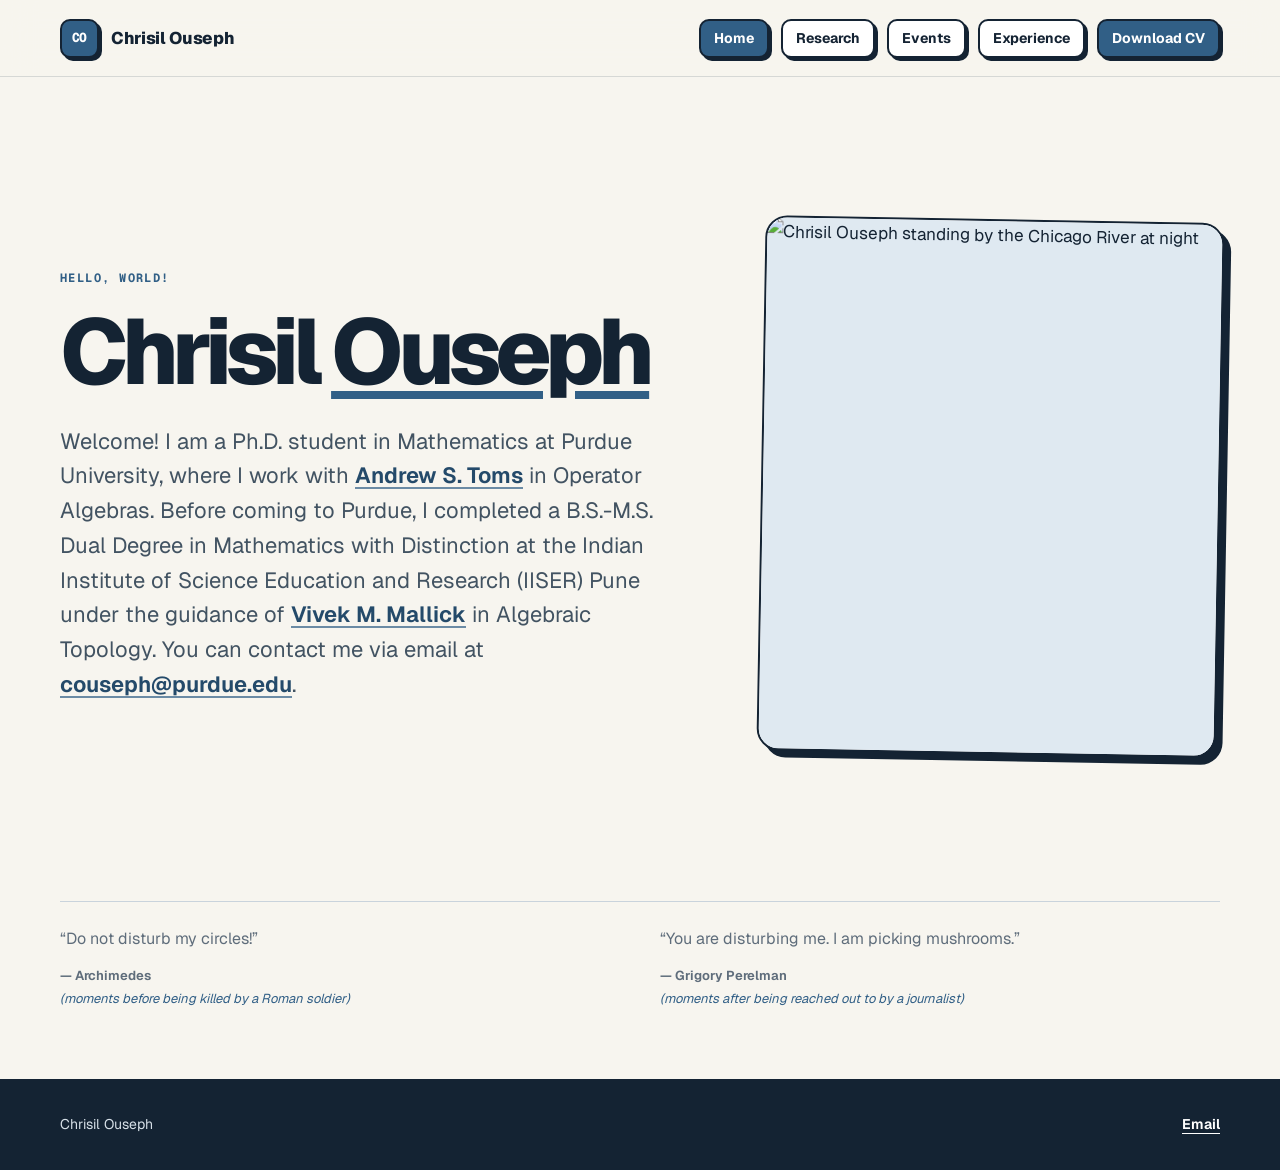
==== index.html @ 4b642955 "Added initial files" ====
<!DOCTYPE html>

<html lang="en">
<head>
<meta charset="utf-8"/>
<meta content="width=device-width, initial-scale=1" name="viewport"/>
<meta content="Personal academic website of Chrisil Ouseph, Ph.D. student in Mathematics at Purdue University." name="description"/>
<meta content="#315f86" name="theme-color"/>
<title>Home | Chrisil Ouseph</title>
<link href="assets/favicon.svg" rel="icon" type="image/svg+xml"/>
<link href="https://fonts.googleapis.com" rel="preconnect"/>
<link crossorigin="" href="https://fonts.gstatic.com" rel="preconnect"/>
<link href="https://fonts.googleapis.com/css2?family=Cormorant+Garamond:ital,wght@1,500;1,600&amp;family=Geist:wght@400;500;600;700;800&amp;family=Geist+Mono:wght@500;600;700&amp;display=swap" rel="stylesheet"/>
<link href="styles.css" rel="stylesheet"/>
<script defer="" src="script.js"></script>
</head>
<body>
<a class="skip-link" href="#main">Skip to content</a>
<header class="site-header">
<div class="shell nav-wrap">
<a aria-label="Chrisil Ouseph, home" class="brand" href="index.html"><span aria-hidden="true" class="brand-mark">CO</span><span>Chrisil Ouseph</span></a>
<button aria-controls="site-nav" aria-expanded="false" class="menu-toggle" type="button"><span class="sr-only">Toggle navigation</span><span></span><span></span><span></span></button>
<nav aria-label="Primary navigation" class="site-nav" id="site-nav"><a aria-current="page" href="index.html">Home</a><a href="research.html">Research</a><a href="talks.html">Events</a><a href="experience.html">Experience</a><a class="nav-cta" download="Chrisil_Ouseph_CV.pdf" href="Chrisil_Ouseph_CV.pdf">Download CV</a></nav>
</div>
</header>
<main id="main">
<section class="shell home-hero">
<div class="home-copy">
<p class="eyebrow">Hello, World!</p>
<h1>Chrisil <span class="blue-underline">Ouseph</span></h1>
<p class="home-lead">Welcome! I am a Ph.D. student in Mathematics at Purdue University, where I work with <a class="inline-link" href="https://sites.google.com/view/andrew-s-toms" rel="noreferrer" target="_blank">Andrew S. Toms</a> in Operator Algebras. Before coming to Purdue, I completed a B.S.-M.S. Dual Degree in Mathematics with Distinction at the Indian Institute of Science Education and Research (IISER) Pune under the guidance of <a class="inline-link" href="https://sites.iiserpune.ac.in/~vmallick/" rel="noreferrer" target="_blank">Vivek M. Mallick</a> in Algebraic Topology. You can contact me via email at <a class="inline-link" href="mailto:couseph@purdue.edu">couseph@purdue.edu</a>.</p>
</div>
<aside aria-label="Profile photograph" class="profile-photo-card">
<div class="profile-photo-frame">
<img alt="Chrisil Ouseph standing by the Chicago River at night" class="profile-photo" src="assets/chrisil-full-portrait.jpg"/>
</div>
</aside>
</section>
<section aria-label="Favorite quotes" class="shell quote-section">
<div class="quote-grid">
<figure class="quote-card">
<blockquote>“Do not disturb my circles!”</blockquote>
<figcaption class="quote-attribution">
<cite>— Archimedes</cite>
<span class="quote-context">(moments before being killed by a Roman soldier)</span>
</figcaption>
</figure>
<figure class="quote-card">
<blockquote>“You are disturbing me. I am picking mushrooms.”</blockquote>
<figcaption class="quote-attribution">
<cite>— Grigory Perelman</cite>
<span class="quote-context">(moments after being reached out to by a journalist)</span>
</figcaption>
</figure>
</div>
</section>
</main>
<footer class="site-footer"><div class="shell footer-grid"><p class="footer-name">Chrisil Ouseph</p><div class="footer-links"><a href="mailto:couseph@purdue.edu">Email</a></div></div></footer>
</body>
</html>
---- styles.css ----
:root {
  --ink: #142333;
  --accent: #315f86;
  --accent-deep: #244a6a;
  --accent-hover: #3c6f99;
  --accent-soft: #dfe9f1;
  --accent-pale: #eef3f7;
  --paper: #f7f5ef;
  --card: #ffffff;
  --muted: #5f6d7b;
  --line: #c9d3dc;
  --shadow-sm: 4px 4px 0 var(--ink);
  --shadow-md: 7px 7px 0 var(--ink);
  --radius-sm: 13px;
  --radius-md: 22px;
  --shell: min(1160px, calc(100% - 40px));
}

* { box-sizing: border-box; }
html { scroll-behavior: smooth; }
body {
  min-height: 100vh;
  margin: 0;
  display: flex;
  flex-direction: column;
  color: var(--ink);
  background: var(--paper);
  font-family: "Geist", Inter, ui-sans-serif, system-ui, -apple-system, BlinkMacSystemFont, "Segoe UI", sans-serif;
  font-size: 17px;
  line-height: 1.65;
  -webkit-font-smoothing: antialiased;
}
main { flex: 1; }
a { color: inherit; }
img { display: block; max-width: 100%; }
button { font: inherit; }
sup { font-size: .66em; line-height: 0; vertical-align: .48em; }
.shell { width: var(--shell); margin-inline: auto; }
.sr-only { position:absolute; width:1px; height:1px; padding:0; margin:-1px; overflow:hidden; clip:rect(0,0,0,0); white-space:nowrap; border:0; }
.skip-link { position: fixed; left: 16px; top: -60px; z-index: 1000; padding: 10px 15px; background: var(--accent); color: white; border: 2px solid var(--ink); border-radius: 10px; }
.skip-link:focus { top: 16px; }
a:focus-visible, button:focus-visible { outline: 3px solid var(--accent-hover); outline-offset: 4px; }

/* Header */
.site-header {
  position: sticky;
  top: 0;
  z-index: 100;
  background: color-mix(in srgb, var(--paper) 94%, transparent);
  border-bottom: 1px solid rgba(20,35,51,.14);
  backdrop-filter: blur(16px);
}
.nav-wrap { min-height: 76px; display: flex; align-items: center; justify-content: space-between; gap: 22px; }
.brand { display: inline-flex; align-items: center; gap: 12px; font-weight: 800; text-decoration: none; letter-spacing: -.02em; white-space: nowrap; }
.brand-mark {
  width: 39px; height: 39px; display: grid; place-items: center;
  background: var(--accent); color: white; border: 2px solid var(--ink);
  border-radius: 10px; box-shadow: 3px 3px 0 var(--ink);
  font-family: "Geist Mono", ui-monospace, monospace; font-size: 13px;
  transition: transform .16s ease, box-shadow .16s ease;
}
.brand:hover .brand-mark { transform: translate(2px,2px); box-shadow: 1px 1px 0 var(--ink); }
.site-nav { display: flex; align-items: center; gap: 12px; }
.site-nav a {
  display: inline-flex; align-items: center; justify-content: center;
  min-height: 39px; padding: 8px 13px;
  border: 2px solid var(--ink); border-radius: 10px;
  background: var(--card); color: var(--ink); box-shadow: 3px 3px 0 var(--ink);
  font-size: 14px; font-weight: 700; line-height: 1; text-decoration: none; white-space: nowrap;
  transition: transform .16s ease, box-shadow .16s ease, background .16s ease, color .16s ease;
}
.site-nav a:hover { transform: translate(2px,2px); box-shadow: 1px 1px 0 var(--ink); background: var(--accent-pale); }
.site-nav a[aria-current="page"] { background: var(--accent); color: white; }
.site-nav .nav-cta { background: var(--accent); color: white; }
.site-nav .nav-cta:hover { background: var(--accent-hover); color: white; }
.menu-toggle { display:none; width:44px; height:40px; padding:8px; border:2px solid var(--ink); border-radius:10px; background:white; box-shadow:3px 3px 0 var(--ink); }
.menu-toggle span:not(.sr-only) { display:block; height:2px; margin:4px 0; background:var(--ink); }

/* Shared type and section system */
.eyebrow, .mono-label {
  margin: 0;
  color: var(--accent);
  font-family: "Geist Mono", ui-monospace, monospace;
  font-size: 12px; line-height: 1.4; font-weight: 700;
  letter-spacing: .12em; text-transform: uppercase;
}
.section, .section-alt { padding: 64px 0 82px; }
.section-alt { background: transparent; border: 0; }
.section.first-section { padding-top: 72px; }
.section-heading { width: 100%; margin-bottom: 28px; }
.section-heading h2 {
  margin: 8px 0 0;
  font-size: clamp(36px, 5vw, 58px);
  line-height: 1.02; letter-spacing: -.05em;
}
.page-hero { padding: 72px 0 44px; }
.page-hero.compact { padding-bottom: 34px; }
.page-title, .research-page-title {
  max-width: none; margin: 10px 0 0;
  font-size: clamp(36px, 5vw, 58px);
  line-height: 1.02; letter-spacing: -.05em; font-weight: 800;
}
.page-intro, .research-statement {
  width: 100%; max-width: none;
  margin: 24px 0 0;
  color: #425362;
  font-size: clamp(18px, 2vw, 22px);
  line-height: 1.58;
}

/* Home */
.home-hero {
  min-height: calc(100vh - 76px);
  display: grid;
  grid-template-columns: minmax(0, 1.04fr) minmax(320px, .78fr);
  gap: clamp(48px, 7vw, 92px);
  align-items: center;
  padding: 70px 0 76px;
}
.home-copy .eyebrow { margin-bottom: 20px; }
.home-copy h1 { margin:0; max-width:780px; font-size:clamp(54px,7.2vw,94px); line-height:.96; letter-spacing:-.065em; font-weight:800; }
.home-copy h1 .blue-underline { text-decoration:underline; text-decoration-color:var(--accent); text-decoration-thickness:.09em; text-underline-offset:.08em; }
.home-lead { max-width:760px; margin:28px 0 0; font-size:clamp(18px,2vw,22px); line-height:1.58; color:#425362; }
.inline-link { color: var(--accent-deep); font-weight: 650; text-decoration-color: color-mix(in srgb, var(--accent) 70%, transparent); text-decoration-thickness: 1.5px; text-underline-offset: 4px; }
.inline-link:hover { color: var(--accent); }
.profile-photo-card { background:white; border:2px solid var(--ink); border-radius:var(--radius-md); box-shadow:var(--shadow-md); overflow:hidden; transform:rotate(1deg); }
.profile-photo-frame { aspect-ratio: 6 / 7; overflow: hidden; background: var(--accent-soft); }
.profile-photo { width:100%; height:100%; object-fit:cover; object-position:center bottom; }
.quote-section { padding: 0 0 70px; }
.quote-grid { display:grid; grid-template-columns:1fr 1fr; gap:40px; padding-top:24px; border-top:1px solid var(--line); }
.quote-card { margin:0; color:var(--muted); }
.quote-card blockquote { margin:0; font:400 16px/1.6 "Geist", Inter, ui-sans-serif, system-ui, sans-serif; }
.quote-attribution { margin-top:14px; display:flex; flex-direction:column; gap:5px; }
.quote-card cite { font-style:normal; font-size:13px; line-height:1.5; color:var(--muted); font-weight:650; }
.quote-context { color: var(--accent); font-size:13px; line-height:1.45; font-style:italic; }

/* Research */
.paper-list { display:grid; gap:24px; }
.paper-card { width:100%; padding:32px; border:2px solid var(--ink); border-radius:var(--radius-md); background:white; box-shadow:var(--shadow-sm); }
.paper-meta { display:flex; align-items:center; justify-content:space-between; gap:20px; margin-bottom:18px; }
.paper-state, .date-chip { display:inline-flex; align-items:center; padding:7px 10px; border-radius:999px; background:var(--accent-soft); color:var(--ink); font-size:12px; font-weight:750; letter-spacing:.04em; text-transform:uppercase; }
.paper-index { font-family:"Geist Mono",ui-monospace,monospace; color:var(--muted); font-size:12px; }
.paper-card h3 { margin:0; max-width:none; font-size:clamp(25px,3vw,36px); line-height:1.12; letter-spacing:-.035em; }
.paper-card p { margin:14px 0 0; color:var(--muted); }
.paper-link { display:inline-flex; gap:8px; align-items:center; margin-top:20px; font-weight:720; text-underline-offset:4px; }
.paper-link.muted { text-decoration:none; color:var(--muted); font-weight:600; }
.research-activities { padding-top: 22px; }

/* Events */
.talks-section { padding-top: 72px; }
.talk-list { display:grid; gap:18px; }
.talk-card { border:2px solid var(--ink); border-radius:var(--radius-md); background:white; box-shadow:var(--shadow-sm); overflow:hidden; }
.talk-main { display:grid; grid-template-columns:150px minmax(0,1fr); gap:24px; padding:26px 28px; }
.talk-date, .timeline-date { font-family:"Geist Mono",ui-monospace,monospace; font-size:12px; font-weight:750; color:var(--accent); letter-spacing:.06em; text-transform:uppercase; }
.talk-date { padding-top:4px; }
.talk-card h3 { margin:0; font-size:22px; line-height:1.24; letter-spacing:-.025em; }
.talk-venue { margin:8px 0 0; color:var(--muted); line-height:1.5; }
.event-link, .service-link { color:inherit; text-decoration-color:var(--accent); text-decoration-thickness:2px; text-underline-offset:4px; }
.event-link:hover, .service-link:hover { color:var(--accent); }
.talk-venue .event-link { font-weight:700; }
.timeline { display:grid; border-top:2px solid var(--ink); }
.timeline-item { display:grid; grid-template-columns:160px minmax(0,1fr); gap:25px; padding:27px 0; border-bottom:1px solid var(--line); }
.timeline-item h3 { margin:0; font-size:21px; line-height:1.25; letter-spacing:-.02em; }
.timeline-item p { margin:8px 0 0; color:var(--muted); line-height:1.5; }

/* Experience and shared entry cards */
.experience-stack { display:grid; gap:64px; }
.experience-section { width:100%; }
.experience-section .section-heading { margin-bottom:24px; }
.experience-card { width:100%; padding:30px; border:2px solid var(--ink); border-radius:var(--radius-md); background:white; box-shadow:var(--shadow-sm); }
.entry-list { width:100%; display:grid; }
.entry { padding:20px 0; border-top:1px solid var(--line); }
.entry:first-child { border-top:0; padding-top:0; }
.entry:last-child { padding-bottom:0; }
.entry-top { width:100%; display:flex; align-items:flex-start; justify-content:space-between; gap:24px; }
.entry strong { line-height:1.35; }
.entry .date { flex:0 0 auto; white-space:nowrap; font-size:13px; color:var(--accent); font-weight:750; }
.entry p { margin:5px 0 0; color:var(--muted); font-size:15px; line-height:1.5; }
.education-details { display:grid; gap:2px; }
.education-details span { display:block; }
.service-grid { display:grid; grid-template-columns:repeat(3,minmax(0,1fr)); gap:22px; }
.service-card { padding:25px; min-height:220px; border:2px solid var(--ink); border-radius:var(--radius-md); background:white; box-shadow:var(--shadow-sm); }
.service-card .date-chip { margin-bottom:24px; }
.service-card h3 { margin:0; font-size:22px; line-height:1.18; letter-spacing:-.025em; }
.service-card p { margin:12px 0 0; color:var(--muted); font-size:15px; }

/* Footer */
.site-footer { margin-top:auto; padding:34px 0; background:var(--ink); color:white; }
.footer-grid { display:flex; justify-content:space-between; gap:25px; align-items:center; }
.footer-grid p { margin:0; color:#d7e0e8; font-size:14px; }
.footer-links { display:flex; gap:18px; flex-wrap:wrap; }
.footer-links a { color:white; font-size:14px; font-weight:650; text-underline-offset:4px; }

/* Responsive */
@media (max-width: 980px) {
  .site-nav { gap:8px; }
  .site-nav a { padding-inline:10px; font-size:13px; }
  .home-hero { grid-template-columns:1fr; min-height:auto; }
  .profile-photo-card { width:100%; max-width:560px; margin-inline:auto; transform:none; }
  .quote-grid { grid-template-columns:1fr; gap:24px; }
  .service-grid { grid-template-columns:1fr; }
}

@media (max-width: 760px) {
  :root { --shell: min(100% - 28px, 1160px); }
  body { font-size:16px; }
  .nav-wrap { min-height:68px; }
  .brand { gap:10px; font-size:16px; }
  .brand-mark { width:36px; height:36px; }
  .menu-toggle { display:block; }
  .site-nav {
    position:absolute; left:14px; right:14px; top:68px;
    display:none; flex-direction:column; align-items:stretch; gap:6px;
    padding:12px; background:white; border:2px solid var(--ink); border-radius:14px; box-shadow:var(--shadow-sm);
  }
  .site-nav.open { display:flex; }
  .site-nav a { width:100%; justify-content:flex-start; padding:11px 12px; font-size:15px; }
  .site-nav .nav-cta { margin-top:2px; }
  .home-hero { padding:54px 0 64px; gap:44px; }
  .home-copy h1 { font-size:clamp(48px,15vw,70px); }
  .home-lead { font-size:18px; }
  .quote-section { padding-bottom:56px; }
  .page-hero, .section.first-section, .talks-section { padding-top:56px; }
  .section, .section-alt { padding:54px 0 66px; }
  .page-title, .research-page-title, .section-heading h2 { font-size:clamp(34px,11vw,48px); }
  .page-intro, .research-statement { font-size:18px; }
  .paper-card, .experience-card { padding:26px 22px; }
  .paper-card h3 { font-size:26px; }
  .talk-main, .timeline-item { grid-template-columns:1fr; gap:8px; }
  .talk-main { padding:24px 22px; }
  .entry-top { flex-direction:column; gap:5px; }
  .entry .date { white-space:normal; }
  .service-card { min-height:0; }
  .footer-grid { flex-direction:column; align-items:flex-start; }
}

@media (prefers-reduced-motion: reduce) {
  html { scroll-behavior:auto; }
  *, *::before, *::after { transition:none !important; animation:none !important; }
}
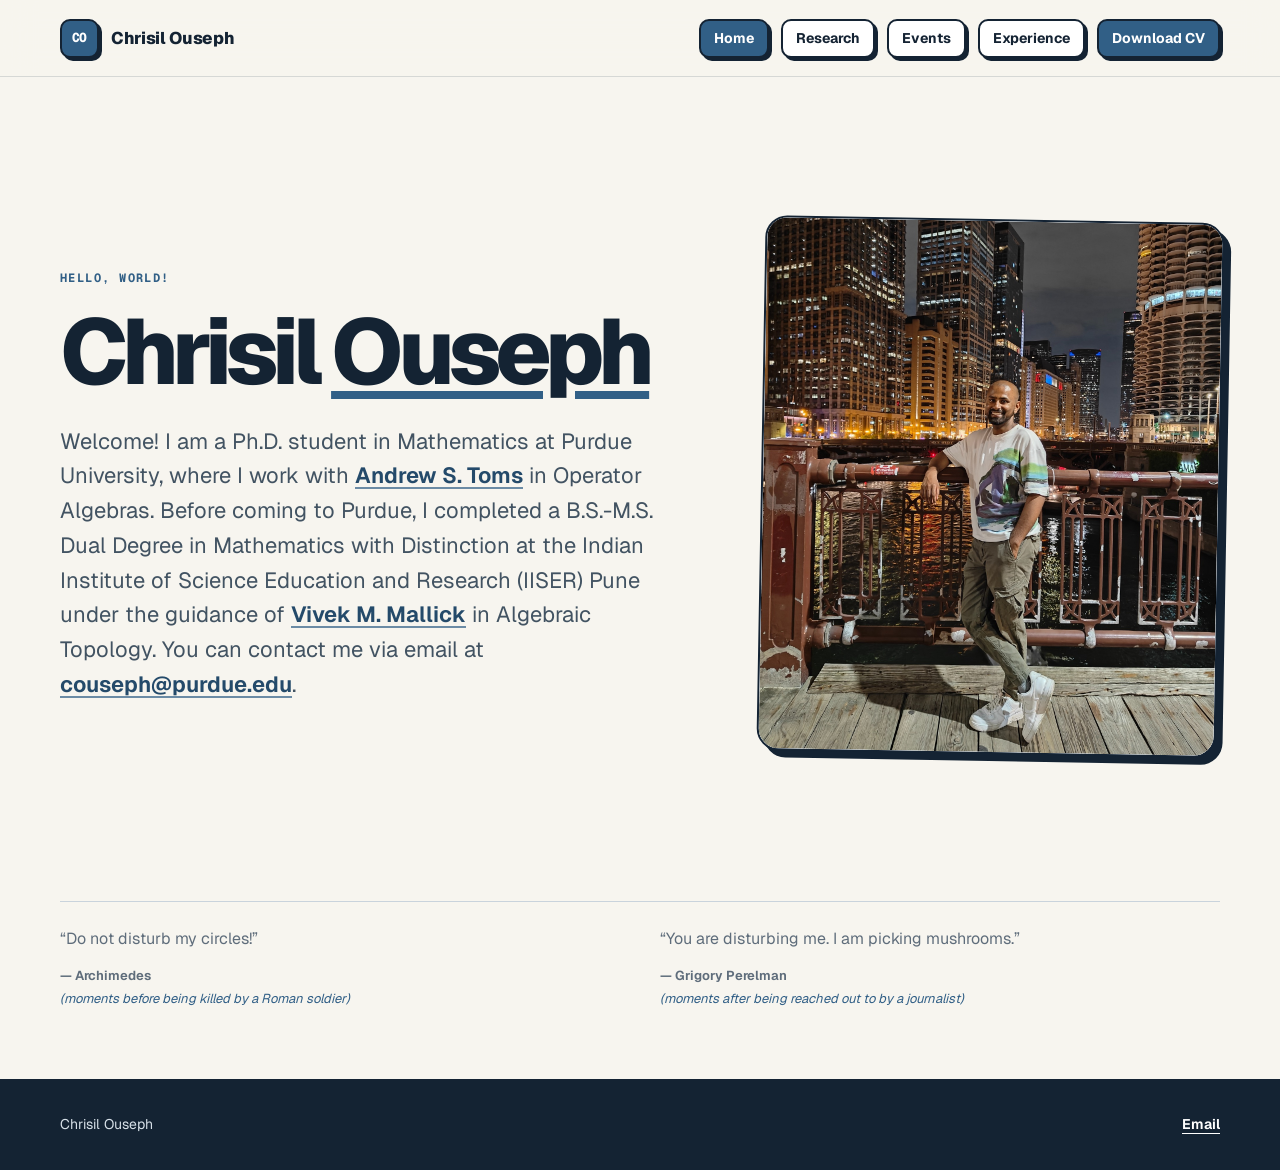
==== commit 094b2925: "Fixed photo problem" ====
--- a/index.html
+++ b/index.html
@@ -7,7 +7,7 @@
 <meta content="Personal academic website of Chrisil Ouseph, Ph.D. student in Mathematics at Purdue University." name="description"/>
 <meta content="#315f86" name="theme-color"/>
 <title>Home | Chrisil Ouseph</title>
-<link href="assets/favicon.svg" rel="icon" type="image/svg+xml"/>
+<link href="favicon.svg" rel="icon" type="image/svg+xml"/>
 <link href="https://fonts.googleapis.com" rel="preconnect"/>
 <link crossorigin="" href="https://fonts.gstatic.com" rel="preconnect"/>
 <link href="https://fonts.googleapis.com/css2?family=Cormorant+Garamond:ital,wght@1,500;1,600&amp;family=Geist:wght@400;500;600;700;800&amp;family=Geist+Mono:wght@500;600;700&amp;display=swap" rel="stylesheet"/>
@@ -32,7 +32,7 @@
 </div>
 <aside aria-label="Profile photograph" class="profile-photo-card">
 <div class="profile-photo-frame">
-<img alt="Chrisil Ouseph standing by the Chicago River at night" class="profile-photo" src="assets/chrisil-full-portrait.jpg"/>
+<img alt="Chrisil Ouseph standing by the Chicago River at night" class="profile-photo" src="chrisil-full-portrait.jpg"/>
 </div>
 </aside>
 </section>
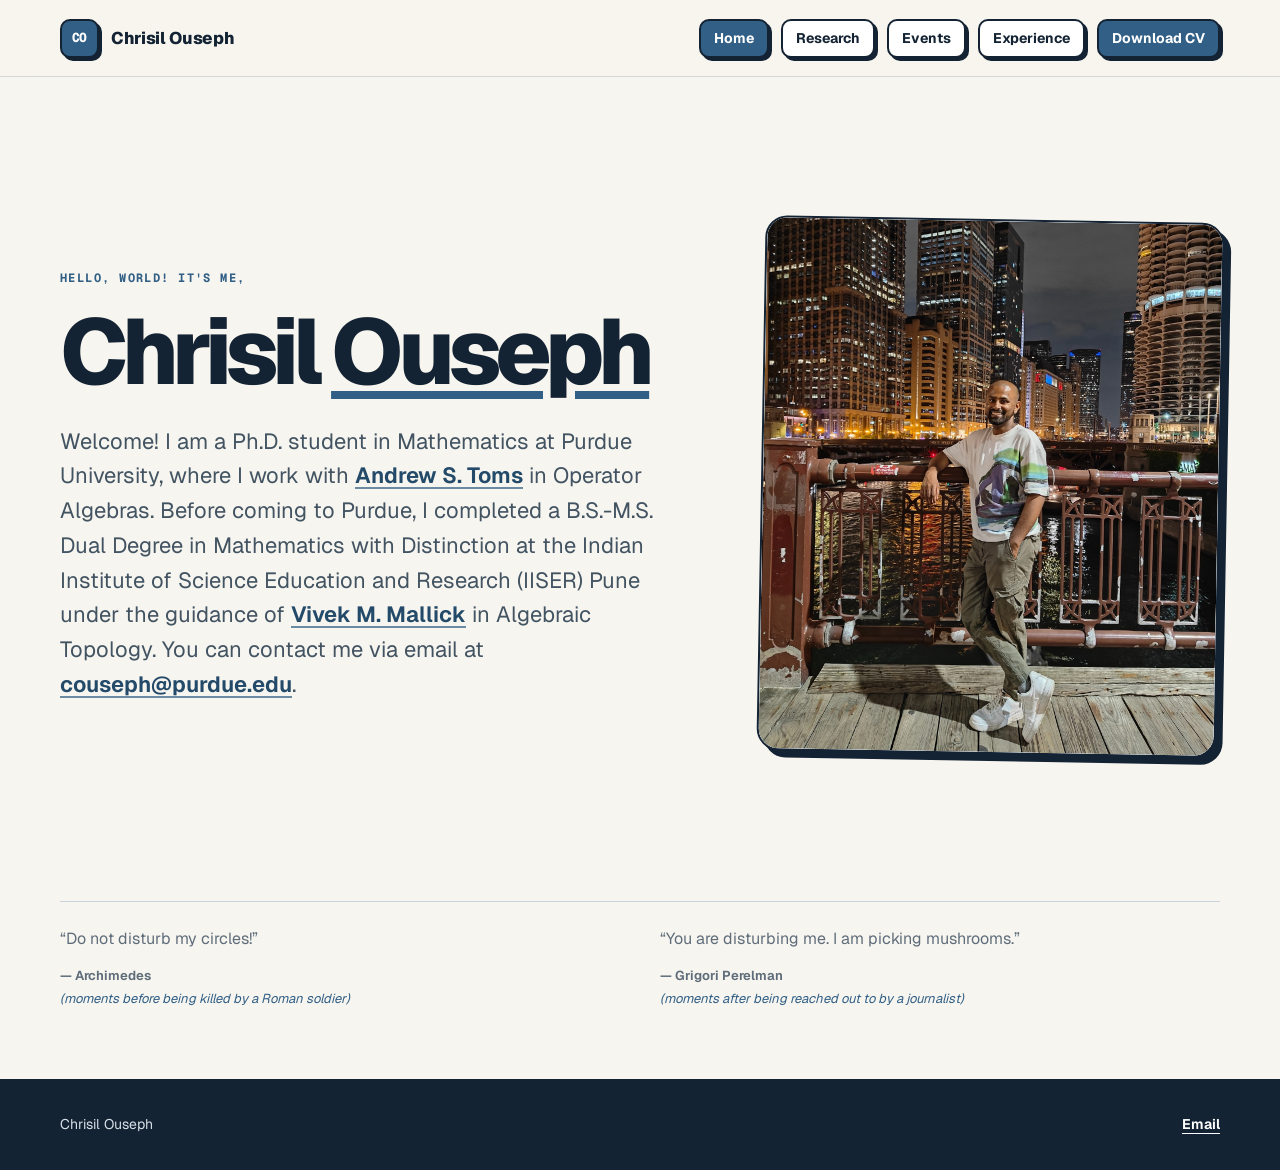
==== commit ca7b3b18: "Update index.html Fixed 2 typos" ====
--- a/index.html
+++ b/index.html
@@ -12,7 +12,6 @@
 <link crossorigin="" href="https://fonts.gstatic.com" rel="preconnect"/>
 <link href="https://fonts.googleapis.com/css2?family=Cormorant+Garamond:ital,wght@1,500;1,600&amp;family=Geist:wght@400;500;600;700;800&amp;family=Geist+Mono:wght@500;600;700&amp;display=swap" rel="stylesheet"/>
 <link href="styles.css" rel="stylesheet"/>
-<script defer="" src="script.js"></script>
 </head>
 <body>
 <a class="skip-link" href="#main">Skip to content</a>
@@ -26,7 +25,7 @@
 <main id="main">
 <section class="shell home-hero">
 <div class="home-copy">
-<p class="eyebrow">Hello, World!</p>
+<p class="eyebrow">Hello, World! It's me, </p>
 <h1>Chrisil <span class="blue-underline">Ouseph</span></h1>
 <p class="home-lead">Welcome! I am a Ph.D. student in Mathematics at Purdue University, where I work with <a class="inline-link" href="https://sites.google.com/view/andrew-s-toms" rel="noreferrer" target="_blank">Andrew S. Toms</a> in Operator Algebras. Before coming to Purdue, I completed a B.S.-M.S. Dual Degree in Mathematics with Distinction at the Indian Institute of Science Education and Research (IISER) Pune under the guidance of <a class="inline-link" href="https://sites.iiserpune.ac.in/~vmallick/" rel="noreferrer" target="_blank">Vivek M. Mallick</a> in Algebraic Topology. You can contact me via email at <a class="inline-link" href="mailto:couseph@purdue.edu">couseph@purdue.edu</a>.</p>
 </div>
@@ -48,7 +47,7 @@
 <figure class="quote-card">
 <blockquote>“You are disturbing me. I am picking mushrooms.”</blockquote>
 <figcaption class="quote-attribution">
-<cite>— Grigory Perelman</cite>
+<cite>— Grigori Perelman</cite>
 <span class="quote-context">(moments after being reached out to by a journalist)</span>
 </figcaption>
 </figure>
@@ -56,5 +55,42 @@
 </section>
 </main>
 <footer class="site-footer"><div class="shell footer-grid"><p class="footer-name">Chrisil Ouseph</p><div class="footer-links"><a href="mailto:couseph@purdue.edu">Email</a></div></div></footer>
+<script>
+(() => {
+  const toggle = document.querySelector('.menu-toggle');
+  const nav = document.querySelector('.site-nav');
+  if (!toggle || !nav) return;
+
+  const setMenuOpen = (open) => {
+    nav.classList.toggle('open', open);
+    toggle.setAttribute('aria-expanded', String(open));
+  };
+
+  toggle.addEventListener('click', (event) => {
+    event.preventDefault();
+    event.stopPropagation();
+    setMenuOpen(!nav.classList.contains('open'));
+  });
+
+  nav.addEventListener('click', (event) => {
+    if (event.target.closest('a')) setMenuOpen(false);
+  });
+
+  document.addEventListener('click', (event) => {
+    if (window.innerWidth <= 760 && nav.classList.contains('open') &&
+        !nav.contains(event.target) && !toggle.contains(event.target)) {
+      setMenuOpen(false);
+    }
+  });
+
+  document.addEventListener('keydown', (event) => {
+    if (event.key === 'Escape') setMenuOpen(false);
+  });
+
+  window.addEventListener('resize', () => {
+    if (window.innerWidth > 760) setMenuOpen(false);
+  });
+})();
+</script>
 </body>
-</html>+</html>
--- a/styles.css
+++ b/styles.css
@@ -50,7 +50,7 @@
   border-bottom: 1px solid rgba(20,35,51,.14);
   backdrop-filter: blur(16px);
 }
-.nav-wrap { min-height: 76px; display: flex; align-items: center; justify-content: space-between; gap: 22px; }
+.nav-wrap { position: relative; min-height: 76px; display: flex; align-items: center; justify-content: space-between; gap: 22px; }
 .brand { display: inline-flex; align-items: center; gap: 12px; font-weight: 800; text-decoration: none; letter-spacing: -.02em; white-space: nowrap; }
 .brand-mark {
   width: 39px; height: 39px; display: grid; place-items: center;
@@ -73,7 +73,7 @@
 .site-nav a[aria-current="page"] { background: var(--accent); color: white; }
 .site-nav .nav-cta { background: var(--accent); color: white; }
 .site-nav .nav-cta:hover { background: var(--accent-hover); color: white; }
-.menu-toggle { display:none; width:44px; height:40px; padding:8px; border:2px solid var(--ink); border-radius:10px; background:white; box-shadow:3px 3px 0 var(--ink); }
+.menu-toggle { display:none; width:44px; height:40px; padding:8px; border:2px solid var(--ink); border-radius:10px; background:white; box-shadow:3px 3px 0 var(--ink); cursor:pointer; touch-action:manipulation; -webkit-tap-highlight-color:transparent; }
 .menu-toggle span:not(.sr-only) { display:block; height:2px; margin:4px 0; background:var(--ink); }
 
 /* Shared type and section system */
@@ -209,11 +209,14 @@
   .brand-mark { width:36px; height:36px; }
   .menu-toggle { display:block; }
   .site-nav {
-    position:absolute; left:14px; right:14px; top:68px;
-    display:none; flex-direction:column; align-items:stretch; gap:6px;
+    position:absolute; left:0; right:0; top:calc(100% + 8px); z-index:1000;
+    display:flex; flex-direction:column; align-items:stretch; gap:6px;
+    max-height:calc(100vh - 92px); overflow-y:auto; overscroll-behavior:contain;
     padding:12px; background:white; border:2px solid var(--ink); border-radius:14px; box-shadow:var(--shadow-sm);
+    opacity:0; visibility:hidden; pointer-events:none; transform:translateY(-8px);
+    transition:opacity .16s ease, transform .16s ease, visibility .16s ease;
   }
-  .site-nav.open { display:flex; }
+  .site-nav.open { opacity:1; visibility:visible; pointer-events:auto; transform:translateY(0); }
   .site-nav a { width:100%; justify-content:flex-start; padding:11px 12px; font-size:15px; }
   .site-nav .nav-cta { margin-top:2px; }
   .home-hero { padding:54px 0 64px; gap:44px; }
